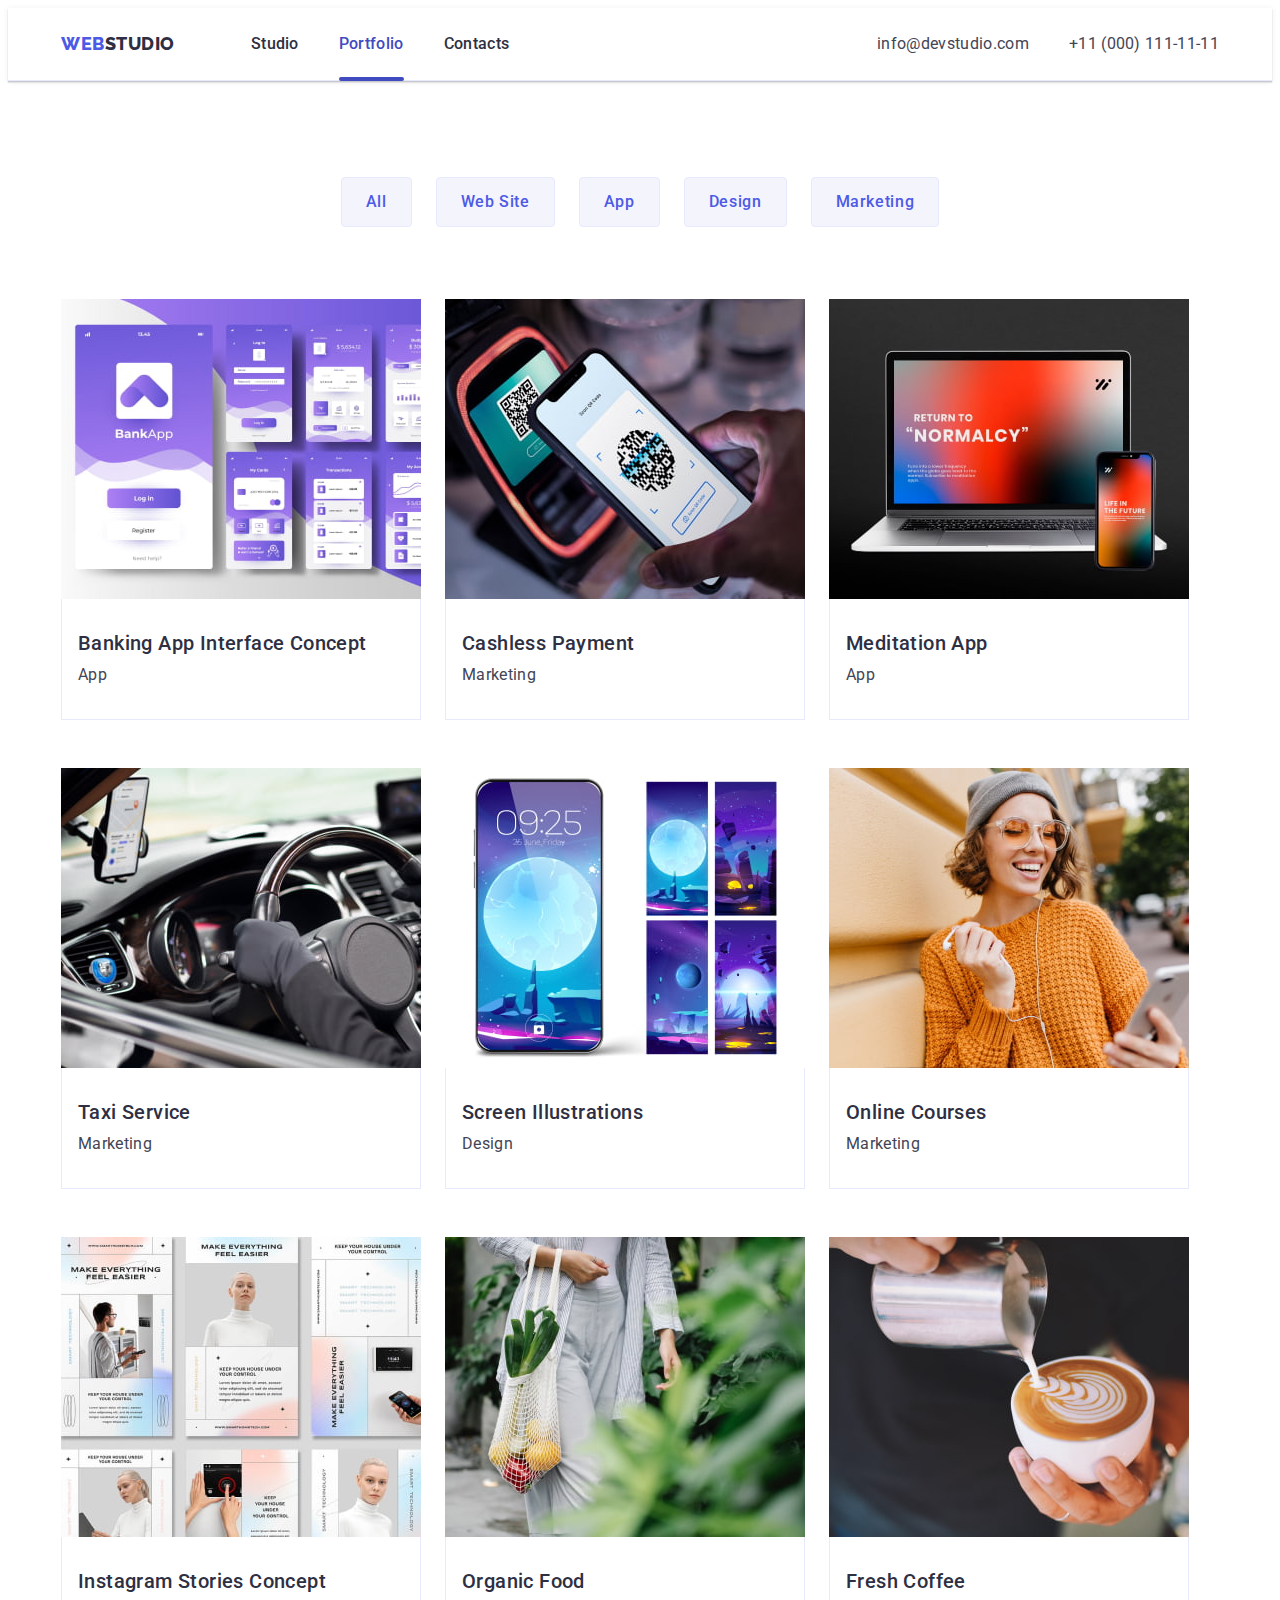
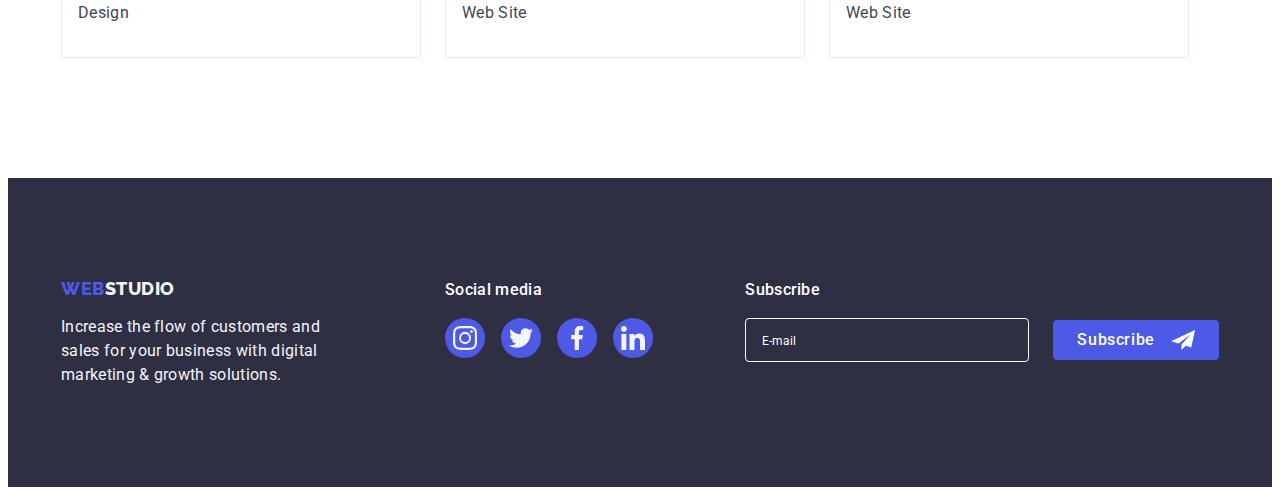
==== portfolio.html @ ede501e5 "Initial commit" ====
<!DOCTYPE html>
<html lang="en">
<head>
    <meta charset="UTF-8">
    <meta http-equiv="X-UA-Compatible" content="IE=edge">
    <meta name="viewport" content="width=device-width, initial-scale=1.0">
    <title>Document</title>
    <meta name="description" content="Effective Solutions for Your Business">
    <link rel="preconnect" href="https://fonts.googleapis.com">
    <link rel="preconnect" href="https://fonts.gstatic.com" crossorigin>
    <link href="https://fonts.googleapis.com/css2?family=Raleway:wght@800&family=Roboto:wght@400;500;700;900&display=swap" rel="stylesheet">
    <link rel="stylesheet" href="https://cdnjs.cloudflare.com/ajax/libs/modern-normalize/1.1.0/modern-normalize.min.css" integrity="sha512-wpPYUAdjBVSE4KJnH1VR1HeZfpl1ub8YT/NKx4PuQ5NmX2tKuGu6U/JRp5y+Y8XG2tV+wKQpNHVUX03MfMFn9Q==" crossorigin="anonymous" referrerpolicy="no-referrer" />
    <link rel="stylesheet" href="./css/styles.css">
</head>
<body>
    <!-- Header section -->
    <header class="header">
        <div class="header-container container">
            <nav class="header-nav">
                <a href="./index.html" class="logo link header-logo">Web<span class="logo-studio-part">Studio</span></a>
                <ul class="header-nav-list list">
                    <li class="header-nav-item">
                        <a class="header-nav-link link" href="./index.html">Studio</a>
                    </li>
                    <li class="header-nav-item">
                        <a class="header-nav-link link header-line" href="./portfolio.html">Portfolio</a>
                    </li>
                    <li class="header-nav-item">
                        <a class="header-nav-link link" href="">Contacts</a>
                    </li>
                </ul>
            </nav>
            <address class="header-contact">
                <ul class="header-contact-list list">
                    <li>
                        <a class="header-contact-item link" href="mailto:info@devstudio.com">info@devstudio.com</a>
                    </li>
                    <li>
                        <a class="header-contact-item link" href="tel:+110001111111">+11 (000) 111-11-11</a>
                    </li>
                </ul>
            </address>
        </div>
       
   </header>

    <!-- Main section -->
    <main class="main-portfolio">
        <section class="portfolio">
            <div class="container ">
                <h1 hidden class="portfolio-title visually-hidden">Portfolio</h1>
                <ul class="portfolio-btn-list list">
                    <li>
                        <button class="portfolio-btn" type="button">All</button>
                    </li>
                    <li>
                        <button class="portfolio-btn" type="button">Web Site</button>
                    </li>
                    <li>
                        <button class="portfolio-btn" type="button">App</button>
                    </li>
                    <li>
                        <button class="portfolio-btn" type="button">Design</button>
                    </li>
                    <li>
                        <button class="portfolio-btn" type="button">Marketing</button>
                    </li>
                </ul>
                <ul class="portfolio-list list">
                    <li class="portfolio-list-item">
                        <a href="" class="link portfolio-list-link">
                            <div class="portfolio-card-wrapper">
                                <img class="portfolio-img" src="./images/Portfolio/img-banking-app.jpg" alt="Design of Banking app" width="360" height="300">
                                <p class="project-hover-card">14 Stylish and User-Friendly App Design Concepts · Task Manager App · Calorie Tracker App · Exotic Fruit Ecommerce App · Cloud Storage App</p>
                            </div>
                            
                            <div class="portfolio-item-border">
                                <h2 class="portfolio-item-title list-item-title">
                                    Banking App Interface Concept
                                </h2>
                                <p class="portfolio-item-subtitle list-subtitle">
                                    App
                                </p>
                            </div>
                        </a>
                    </li>
                    <li class="portfolio-list-item">
                        <a href="" class="link portfolio-list-link">
                            <div class="portfolio-card-wrapper">
                                <img class="portfolio-img" src="./images/Portfolio/img-payment.jpg" alt="Design of Banking app" width="360" height="300">
                                <p class="project-hover-card">14 Stylish and User-Friendly App Design Concepts · Task Manager App · Calorie Tracker App · Exotic Fruit Ecommerce App · Cloud Storage App</p>
                            </div>
                            <div class="portfolio-item-border">
                                <h2 class="portfolio-item-title list-item-title">
                                    Cashless Payment
                                </h2>
                                <p class="portfolio-item-subtitle list-subtitle">
                                    Marketing
                                </p>
                            </div>
                        </a>
                    </li>
                    <li class="portfolio-list-item">
                        <a href="" class="link portfolio-list-link">
                            <div class="portfolio-card-wrapper">
                                <img class="portfolio-img" src="./images/Portfolio/img-medit-app.jpg" alt="Design of Banking app" width="360" height="300">
                                <p class="project-hover-card">14 Stylish and User-Friendly App Design Concepts · Task Manager App · Calorie Tracker App · Exotic Fruit Ecommerce App · Cloud Storage App</p>
                            </div>
                            <div class="portfolio-item-border">
                                <h2 class="portfolio-item-title list-item-title">
                                    Meditation App
                                </h2>
                                <p class="portfolio-item-subtitle list-subtitle">
                                    App
                                </p>
                            </div>
                        </a>
                    </li>
                    <li class="portfolio-list-item">
                        <a href="" class="link portfolio-list-link">
                            <div class="portfolio-card-wrapper">
                                <img class="portfolio-img" src="./images/Portfolio/img-taxi-service.jpg" alt="Design of Banking app" width="360" height="300">
                                <p class="project-hover-card">14 Stylish and User-Friendly App Design Concepts · Task Manager App · Calorie Tracker App · Exotic Fruit Ecommerce App · Cloud Storage App</p>
                            </div>
                            <div class="portfolio-item-border">
                                <h2 class="portfolio-item-title list-item-title">
                                    Taxi Service
                                </h2>
                                <p class="portfolio-item-subtitle list-subtitle"  >
                                    Marketing
                                </p>
                            </div>
                        </a>
                    </li>
                    <li class="portfolio-list-item">
                        <a href="" class="link portfolio-list-link">
                            <div class="portfolio-card-wrapper">
                                <img class="portfolio-img" src="./images/Portfolio/img-screen-illust.jpg" alt="Design of Banking app" width="360" height="300">
                                <p class="project-hover-card">14 Stylish and User-Friendly App Design Concepts · Task Manager App · Calorie Tracker App · Exotic Fruit Ecommerce App · Cloud Storage App</p>
                            </div>
                            <div class="portfolio-item-border">
                                <h2 class="portfolio-item-title list-item-title">
                                    Screen Illustrations
                                </h2>
                                <p class="portfolio-item-subtitle list-subtitle">
                                    Design
                                </p>
                            </div>
                        </a>
                    </li>
                    <li class="portfolio-list-item">
                        <a href="" class="link portfolio-list-link">
                            <div class="portfolio-card-wrapper">
                                <img class="portfolio-img" src="./images/Portfolio/img-online-courses.jpg" alt="Design of Banking app" width="360" height="300">
                                <p class="project-hover-card">14 Stylish and User-Friendly App Design Concepts · Task Manager App · Calorie Tracker App · Exotic Fruit Ecommerce App · Cloud Storage App</p>
                            </div>
                            <div class="portfolio-item-border">
                                <h2 class="portfolio-item-title list-item-title">
                                    Online Courses
                                </h2>
                                <p class="portfolio-item-subtitle list-subtitle">
                                    Marketing
                                </p>
                            </div>
                        </a>
                    </li>
                    <li class="portfolio-list-item">
                        <a href="" class="link portfolio-list-link">
                            <div class="portfolio-card-wrapper">
                                <img class="portfolio-img" src="./images/Portfolio/img-inst-stories.jpg" alt="Design of Banking app" width="360" height="300">
                                <p class="project-hover-card">14 Stylish and User-Friendly App Design Concepts · Task Manager App · Calorie Tracker App · Exotic Fruit Ecommerce App · Cloud Storage App</p>
                            </div>
                            <div class="portfolio-item-border">
                                <h2 class="portfolio-item-title list-item-title">
                                    Instagram Stories Concept
                                </h2>
                                <p class="portfolio-item-subtitle list-subtitle">
                                    Design
                                </p>
                            </div>
                        </a>
                    </li>
                    <li class="portfolio-list-item">
                        <a href="" class="link portfolio-list-link">
                            <div class="portfolio-card-wrapper">
                                <img class="portfolio-img" src="./images/Portfolio/img-organic-food.jpg" alt="Design of Banking app" width="360" height="300">
                                <p class="project-hover-card">14 Stylish and User-Friendly App Design Concepts · Task Manager App · Calorie Tracker App · Exotic Fruit Ecommerce App · Cloud Storage App</p>
                            </div>
                            <div class="portfolio-item-border">
                                <h2 class="portfolio-item-title list-item-title">
                                    Organic Food
                                </h2>
                                <p class="portfolio-item-subtitle list-subtitle">
                                    Web Site
                                </p>
                            </div>
                        </a>
                    </li>
                    <li class="portfolio-list-item">
                        <a href="" class="link portfolio-list-link">
                            <div class="portfolio-card-wrapper">
                                <img class="portfolio-img" src="./images/Portfolio/img-coffee.jpg" alt="Design of Banking app" width="360" height="300">
                                <p class="project-hover-card">14 Stylish and User-Friendly App Design Concepts · Task Manager App · Calorie Tracker App · Exotic Fruit Ecommerce App · Cloud Storage App</p>
                            </div>
                            <div class="portfolio-item-border">
                                <h2 class="portfolio-item-title list-item-title">
                                    Fresh Coffee
                                </h2>
                                <p class="portfolio-item-subtitle list-subtitle">
                                    Web Site
                                </p>
                            </div>
                        </a>
                    </li>
                </ul>
            </div>
        </section>
    </main>

    <!-- Footer section -->
    <footer class="footer">
        <div class="container footer-container ">
            <div class="footer-logo-container">
              <a class="footer-logo link" href="./index.html">Web<span class="logo-studio-footer">Studio</span></a>
              <p class="footer-text">
                Increase the flow of customers and sales for your business with digital marketing & growth solutions.
              </p>
            </div>
            <div class="container footer-media-container">
            <p class="footer-social">Social media</p>
            <ul class="list icon-footer-list">
              <li class="icon-footer-item">
                <a href="" class="link footer-media-link" target="_blank" rel="noreferrer noopener" aria-label="instagram icon">
                  <svg class="icon-footer-media" width="24" height="24">
                    <use href="./images/icons.svg#instagram">
                    </use>
                  </svg>
                </a>
              </li>
              <li class="icon-footer-item">
                <a href="" class="link footer-media-link" target="_blank" rel="noreferrer noopener" aria-label="twitter icon">
                  <svg class="icon-footer-media" width="24" height="24">
                    <use href="./images/icons.svg#twitter">
                    </use>
                  </svg>
                </a>
              </li>
              <li class="icon-footer-item">
                <a href="" class="link footer-media-link" target="_blank" rel="noreferrer noopener" aria-label="facebook icon">
                  <svg class="icon-footer-media" width="24" height="24">
                    <use href="./images/icons.svg#facebook">
                    </use>
                  </svg>
                </a>
              </li>
              <li class="icon-footer-item">
                <a href="" class="link footer-media-link" target="_blank" rel="noreferrer noopener" aria-label="linkedin icon">
                  <svg class="icon-footer-media" width="24" height="24">
                    <use href="./images/icons.svg#linkedin">
                    </use>
                  </svg>
                </a>
              </li>
            </ul>
            </div>
            <div class=" conrainer footer-form-container">
              <p class="footer-subscribe">Subscribe</p>
              <form  class="footer-subscribe-form" name="subscribe-form" autocomplete="on">
                <label for="user-email" class="visually-hidden">E-mail</label>
                <input type="email" name="email" id="user-email" class="footer-input" placeholder="E-mail" required minlength="5">
  
                <button type="submit" class=" footer-subscribe-btn">
                  Subscribe
                  <svg class="icon-footer-send" width="24" height="24">
                    <use href="./images/icons.svg#send">
                    </use>
                  </svg>
                </button>
              </form>
            </div>
        </div>
        
      </footer>
  
</body>
</html>
---- css/styles.css ----
:root {
  /* Fonts */
  --primary-font: Roboto, sans-serif;

/* Colors */
	--color-iris: #4d5ae5;
	--color-ocean: #404bbf;
	--color-navy-blue: #2e2f42;
	--color-green: #31d0aa;
	--color-slate: #434455;
	--color-light-slate: #8e8f99;
	--color-cornflower: #e7e9fc;
	--color-cloud: #f4f4fd;
	--color-navy-blue-modal: #2e2f42;
	--color-grey: #2e2f42;
	--color-white: #ffffff;
	--color-dairy: #fcfcfc;
/* Others */
 --animation-duration: 250ms;
 --animation-timing-function: cubic-bezier(0.4, 0, 0.2, 1);

}
/* Base styles */
body {
  font-family:var(--primary-font);
  color: var(--color-slate);
  background-color: var(--color-white);
}

h1,h2,h3,h4,h5,h6,p {
  margin: 0;

}
img {
  display: block;
}
button {
  cursor: pointer;
}
.container {
  width: 1158px;
  margin: 0 auto;
  padding: 0 15px;
}
.section {
  padding-top: 120px;
  padding-bottom: 120px;
}
.link {
  text-decoration: none;
  color: inherit;  
}
.list {
  list-style: none;
  padding: 0;
  margin: 0;
}
.title {
  font-size: 36px;
	
	font-weight: 700;
	font-style: normal;
	line-height: 1.11;
	letter-spacing: 0.02em;
	text-decoration: none;
	text-transform: capitalize;
  margin-bottom: 72px;
}
.list-item-title {
  font-size: 20px;
	font-weight: 500;
	font-style: normal;
	line-height: 1.2;
	letter-spacing: 0.02em;
	text-decoration: none;
	text-transform: none;
  text-align: center;
}

.list-subtitle {
  font-size: 16px;
	line-height: 1.5;
	letter-spacing: 0.02em;
	text-decoration: none;
	text-transform: none;
  color: var(--color-slate);
}
.visually-hidden {
  position: absolute;
  width: 1px;
  height: 1px;
  margin: -1px;
  border: 0;
  padding: 0;
  
  white-space: nowrap;
  clip-path: inset(100%);
  clip: rect(0 0 0 0);
  overflow: hidden;
}


/* Header section*/
.header {
  background: var(--color-white);
  border-bottom: 1px solid var(--color-cornflower);
  box-shadow: 0px 2px 1px rgba(46, 47, 66, 0.08), 0px 1px 1px rgba(46, 47, 66, 0.16), 0px 1px 6px rgba(46, 47, 66, 0.08);
}
.header-container {
  display: flex;
}
.header-nav {
  display: flex;
  flex-direction: row;
  margin-right: auto;
  align-items: center;
}
.logo {
  font-family: 'Raleway', sans-serif;
  font-style: normal;
  font-weight: 800;
  font-size: 18px;
  line-height: 1.17;
  display: flex;
  align-items: center;
  letter-spacing: 0.03em;
  text-transform: uppercase;
  color: var(--color-iris);
}

.header-logo {
  margin-right: 76px;
}
.logo-studio-part {
  color: var(--color-navy-blue);

}
.header-nav-list {
  display: flex;
  align-items: center;
  gap: 40px;
}
.header-nav-item {
  position: relative;
  font-size: 16px;
	font-weight: 500;
	font-style: normal;
	line-height: 1.5;
	letter-spacing: 0.02em;
	text-decoration: none;
	text-transform: none;
  color: var(--color-navy-blue); 
}
.header-nav-link {
  position: relative;
  display: block;
  padding: 24px 0;
  
  transition-property: color;
  transition-duration: var(--animation-duration);
  transition-timing-function: var(--animation-timing-function);
}

.header-nav-link:hover,
.header-nav-link:focus
 {
  color:var(--color-ocean);
}
.header-nav-link::after{
  content: '';
  position: absolute;
  left: 0;
  bottom: 0;
  display: block;

  width: 100%;
  height: 4px;
  background-color: var(--color-ocean);
  border-radius: 2px;
  
  opacity: 0;
  transition-property: opacity;
  transition-duration: var(--animation-duration);
  transition-timing-function: var(--animation-timing-function);
}

.header-nav-link:hover::after,
.header-nav-link:focus::after {
  opacity: 1;
}
.header-line {
  color: var(--color-ocean);
}
.header-line::after{
  content: '';
  position: absolute;
  left: 0;
  bottom: -1px;
  display: block;
    
  width: 100%;
  height: 4px;
  color: var(--color-ocean);
  border-radius: 2px;
  opacity: 1;
}

.header-contact {
  font-style: normal;
  display: flex;
  flex-direction: row;
  align-items: center;
}
.header-contact-list {
  font-size: 16px;
	font-weight: 400;
	line-height: 1.5;
	letter-spacing: 0.02em;
	text-decoration: none;
	text-transform: none;
  display: flex;
  align-items: center;
  gap: 40px;
}
.header-contact-item {
  color:var(--color-slate); 
  transition-property: color;
  transition-duration: var(--animation-duration);
  transition-timing-function: var(--animation-timing-function);
}
.header-contact-item:hover,
.header-contact-item:focus {
  color:var(--color-ocean);
}

/* Main Section*/
.main {
}
.hero {
  max-width: 1440px;
  background-image: linear-gradient(rgba(46, 47, 66, 0.7),rgba(46, 47, 66, 0.7)), url(../images/hero-people-office.jpg);
  background-repeat: no-repeat;
  background-position: center;
  background-size: cover;

  background-color: var(--color-navy-blue);
  padding: 188px 0;
  margin-left: auto;
  margin-right: auto;
}
.hero::before {
  content: "";
  position: absolute;
  left: 0px;
  top: 72px;

background: rgba(46, 47, 66, 0.7);
}
.hero-container {
  display: flex;
  flex-direction: column;
  align-items: center;
}
.hero-title {
  font-size: 56px;
	font-weight: 700;
	font-style: normal;
	line-height: 1.07;
	letter-spacing: 0.02em;
	text-decoration: none;
	text-transform: none;
  color: var(--color-white);
  text-align: center;
  max-width: 496px;
  
  margin-bottom: 48px;
}
.hero-btn {
  font-size: 16px;
	font-family: "Roboto", sans-serif;
	font-weight: 500;
	font-style: normal;
	line-height: 1.5;
	letter-spacing: 0.04em;
	text-decoration: none;
	text-transform: none;

  color: var(--color-white);
  background-color: var(--color-iris);

  box-shadow: 0px 4px 4px rgba(0, 0, 0, 0.15);
  border-radius: 4px;

  min-width: 169px;
  height: 56px;
  border: none;
  padding: 16px 32px;

  transition-property: background-color;
  transition-duration: var(--animation-duration);
  transition-timing-function: var(--animation-timing-function);
}
.hero-btn:hover,
.hero-btn:focus {
  background-color:var(--color-ocean);
}

/* Features section */
.features {
}
.features-container{

}
.features-title {
}
.features-list {
  display: flex;
  flex-direction: row;
  gap: 24px;
}
.features-list-item {
  width: 264px;
}
.features-icon-wrapper {
  display: flex;
  justify-content: center;
  align-items: center;
  height: 112px;
  background: var(--color-cloud);
  border-radius: 4px;
  margin-bottom: 8px;
}
.features-icon {
  width: 64px;
  height: 64px;
}
.features-item-title {
  color: var(--color-navy-blue);
  margin-bottom: 8px;
  text-align: left;
}
.features-item-subtitle {

}

/* About section */
.about {
  padding-bottom: 120px;
}
.about-container {

}
.about-title {
  text-align: center;
  color: var(--color-navy-blue);
}
.about-list {
  display: flex;
  gap: 24px;

}
.about-list-item {
  
}
.about-img {
}

/* Team section */
.team {
  background-color: var(--color-cloud);
}
.team-container {

}
.team-title {
  color: var(--color-navy-blue);
  text-align: center;
}
.team-list {
  display: flex;
  justify-content: center;
  gap: 24px;
}

.team-list-item {
  background-color: var(--color-white);
  box-shadow: 0px 1px 6px rgba(46, 47, 66, 0.08), 0px 1px 1px rgba(46, 47, 66, 0.16), 0px 2px 1px rgba(46, 47, 66, 0.08);
  border-radius: 0px 0px 4px 4px; 
}
.team-item-img {
}
.team-item-title {
  color: var(--color-navy-blue);
  margin-bottom: 8px;
  text-align: center;
}
.team-item-subtitle {
  text-align: center;
  margin-bottom: 8px;
}
.icon-team-list {
  display: flex;
  justify-content: center;
  gap: 24px;
}
.icon-team-item {
  width: 40px;
  height: 40px;
  display: flex;
  justify-content: center;
  align-items: center;
}
.media-team-link {
 display: flex;
 align-items: center;
 justify-content: center;
 width: 100%;
 height: 100%;
 border-radius: 50%;
 background-color: var(--color-iris);

  transition-property: background-color;
  transition-duration: var(--animation-duration);
  transition-timing-function: var(--animation-timing-function);
}
.media-team-link:hover,
.media-team-link:focus {
  background-color: var(--color-ocean);
}
.icon-team-media {
  width: 16px;
  height: 16px;
  fill: var(--color-cloud);
}
.team-worker-info {
  box-shadow: 0px 1px 6px rgba(46, 47, 66, 0.08), 0px 1px 1px rgba(46, 47, 66, 0.16), 0px 2px 1px rgba(46, 47, 66, 0.08);
  padding: 32px 0;
}
/* Clients section */
.clients {

}
.clients-container{

}
.clients-title {
  color: var(--color-navy-blue);
  text-align: center;
  line-height: 1.1;
}
.clients-list {
  display: flex;
  flex-wrap: nowrap;
  gap: 24px;
}
.clients-list-item {
  width: calc((100% - 120px) / 6);
  height: 88px;
}
.clients-logos-item {
  display: flex;
  justify-content: center;
  align-items: center;
  width: 100%;
  height: 100%;
  border: 1px solid #8E8F99;
  border-radius: 4px;
  color: var(--color-light-slate);
  padding: 16px 32px;

  transition-property: border-color, color;
  transition-duration: var(--animation-duration);
  transition-timing-function: var(--animation-timing-function);
}
.clients-logos-item:hover,
.clients-logos-item:focus {
  border-color: var(--color-ocean);
  color: var(--color-ocean);
}
.icon-clients {
  max-width: 104px;
  max-height: 56px;
  fill: currentColor;
}


/* Footer */
.footer {
  background-color: var(--color-navy-blue);
  padding-top: 100px;
  padding-bottom: 100px;
}
.footer-container {
  display: flex;
  align-items:baseline
}
.footer-logo-container {
  display:inline-block;
  margin-right: 120px;

}
.footer-logo {
  font-family: 'Raleway', sans-serif;
  font-style: normal;
  font-weight: 800;
  font-size: 18px;
  line-height: 1.17;
  display: flex;
  align-items: center;
  letter-spacing: 0.03em;
  text-transform: uppercase;
  color:var(--color-iris);
  margin-bottom: 16px;
  
  display: inline-block;
}
.logo-studio-footer {
  color: var(--color-cloud);
}

.footer-text {
  font-size: 16px;
	line-height: 1.5;
	letter-spacing: 0.02em;
	text-decoration: none;
	text-transform: none;
  color: var(--color-cloud);
  width: 264px;
}

/* Media */
.footer-media-container {
  width: 208px;
  margin-left: 0;
  padding: 0;
}
.footer-social {
  font-family: 'Roboto';
  font-style: normal;
  font-weight: 500;
  font-size: 16px;
  line-height: 24px;
  color: var(--color-white);
  margin-bottom: 16px;
  letter-spacing: 0.02em;
}
.icon-footer-list {
  display: flex;
  gap: 16px;
}
.footer-media-link {
  display: flex;
  justify-content: center;
  align-items: center;
  width: 100%;
  height: 100%;
  border-radius: 50%;
  background-color: var(--color-iris);

  transition-property: background-color;
  transition-duration: var(--animation-duration);
  transition-timing-function: var(--animation-timing-function);
}
.footer-media-link:hover,
.footer-media-link:focus {
 background-color: var(--color-green);
}
.icon-footer-item {
  width: 40px;
  height: 40px;
  display: flex;
  justify-content: center;
  align-items: center;
}

.icon-footer-media {
  width: 24px;
  height: 24px;
  fill: var(--color-cloud);
}

/* Form */
.footer-form-container {
  display: block;
  min-width: 453px;
}
.footer-subscribe {
  font-family: 'Roboto';
  font-style: normal;
  font-weight: 500;
  font-size: 16px;
  line-height: 24px;
  color: var(--color-white);
  margin-bottom: 16px;
  letter-spacing: 0.02em;
}
.footer-subscribe-form {
  display: flex;
  align-items: center;
  gap: 24px;
}
.footer-input {
  width: 264px;
  height: 40px;

  background: transparent;
  border: 1px solid #FFFFFF;
  border-radius: 4px;
  padding-left: 16px;

  color: var(--color-white);
}
.footer-input::placeholder{
  font-family: 'Roboto';
  font-style: normal;
  font-weight: 400;
  font-size: 12px;
  line-height: 24px;
  
  color: var(--color-white);
}
.footer-subscribe-btn {
  position: relative;
  font-size: 16px;
	font-family: "Roboto", sans-serif;
	font-weight: 500;
	font-style: normal;
	line-height: 1.5;
	letter-spacing: 0.04em;
	text-decoration: none;
	text-transform: none;

  color: var(--color-white);
  background-color: var(--color-iris);

  border-radius: 4px;

  min-width: 165px;
  height: 40px;
  border: none;
  padding: 8px 64px 8px 24px;

  transition-property: background-color;
  transition-duration: var(--animation-duration);
  transition-timing-function: var(--animation-timing-function);
}
.footer-subscribe-btn:hover,
.footer-subscribe-btn:focus {
  background-color:var(--color-ocean);
}
.icon-footer-send {
  position: absolute;
  right: 24px;
  top: 8px;
}


/* Modal styles */
.backdrop {
  position: fixed;
  top: 0;
  left: 0;
  width: 100%;
  height: 100%;
  background: rgba(46, 47, 66, 0.4);
  transition: opacity 250ms cubic-bezier(0.4, 0, 0.2, 1), visibility 250ms cubic-bezier(0.4, 0, 0.2, 1);
}
.backdrop.is-hidden {
  visibility: hidden;
  opacity: 0;
  pointer-events: none;
}
 
.modal {
  position: absolute;
  top: 50%;
  left: 50%;
  transform: translate(-50%, -50%);

  width: 408px;
  min-height: 584px;
  background-color: var(--color-dairy);
  box-shadow: 0px 1px 1px rgba(0, 0, 0, 0.14), 0px 1px 3px rgba(0, 0, 0, 0.12), 0px 2px 1px rgba(0, 0, 0, 0.2);
  border-radius: 4px;
  transition: transform 250ms cubic-bezier(0.4, 0, 0.2, 1);
  padding: 72px 24px 24px; 
}

.modal-close-btn {
  position: absolute;
  top: 24px;
  right: 24px;

  display: flex;
  justify-content: center;
  align-items: center;

  transition: background-color 250ms cubic-bezier(0.4, 0, 0.2, 1), border 250ms cubic-bezier(0.4, 0, 0.2, 1);

  width: 24px;
  height: 24px;
  border-radius: 50%;
  padding: 0;
  
  background-color: var(--color-cornflower);
  border: 1px solid rgba(0, 0, 0, 0.1);
}
.modal-close-btn:hover,
.modal-close-btn:focus {
  background-color: var(--color-ocean);
  border: none;
}
.modal-close-icon {
  fill: var(--color-navy-blue);
  transition-property: fill;
  transition-duration: var(--animation-duration);
  transition-timing-function: var(--animation-timing-function);
}
.modal-close-btn:hover .modal-close-icon,
.modal-close-btn:focus .modal-close-icon {
  fill: var(--color-white);
}
.modal-title {
  display: block;
  text-align: center;

  font-family: 'Roboto';
  font-style: normal;
  font-weight: 500;
  font-size: 16px;
  line-height: 24px;
  letter-spacing: 0.02em;
  color: var(--color-navy-blue);

  margin-bottom: 16px;
}
.modal-form{
  display: block;
}

.modal-form-label {
  display: block;
  font-family: 'Roboto';
  font-style: normal;
  font-weight: 400;
  font-size: 12px;
  line-height: 14px;
  letter-spacing: 0.04em;
  color: var(--color-light-slate);
}
.modal-input-wrapper {
  position: relative;
  width: 360px;
  height: 40px;
  margin-bottom: 8px;
}
.modal-form-field {
  width: 100%;
  height: 100%;

  outline: transparent;
  
  border: 1px solid rgba(46, 47, 66, 0.4);
  border-radius: 4px;
  padding: 0;
  padding-left: 38px;
  color: var(--color-navy-blue);

  transition-property: border;
  transition-duration: var(--animation-duration);
  transition-timing-function: var(--animation-timing-function);
}
.modal-form-field:focus{
  border: 1px solid var(--color-iris);
}
.modal-name-icon {
  position: absolute;
  top: 11px;
  left: 16px;
  fill: var(--color-navy-blue);
  transition-property: fill;
  transition-duration: var(--animation-duration);
  transition-timing-function: var(--animation-timing-function);
  pointer-events: none;
}
.modal-form-field:focus + .modal-name-icon
{
  fill:var(--color-iris);
}
.modal-input-icon {
  position: absolute;
  top: 8px;
  left: 16px;
  fill:var(--color-navy-blue);
  transition-property: fill;
  transition-duration: var(--animation-duration);
  transition-timing-function: var(--animation-timing-function);
  pointer-events: none;
}
.modal-form-field:focus + .modal-input-icon
{
  fill:var(--color-iris);
}
.modal-comment-wrapper {
  height:130px;
  margin-bottom:16px;
}
.modal-comment{
  font-family: 'Roboto';
  font-style: normal;
  font-weight: 400;
  font-size: 12px;
  line-height: 14px;

  letter-spacing: 0.04em;
  width: 100%;
  height: 100%;
  resize: none;
  outline: transparent;
  
  border: 1px solid rgba(46, 47, 66, 0.4);
  border-radius: 4px;
  
  padding: 0;
  padding-left: 16px;
  padding-top:8px;

  transition-property: border;
  transition-duration: var(--animation-duration);
  transition-timing-function: var(--animation-timing-function);
}

.modal-comment:focus {
  border: 1px solid var(--color-iris);
}
.modal-comment::placeholder{
  font-family: 'Roboto';
  font-style: normal;
  font-weight: 400;
  font-size: 12px;
  line-height: 14px;

  letter-spacing: 0.04em;
  color: var(--color-light-slate);
  opacity: 0.5;
}
.modal-checkbox-label{
  display: flex;
  align-items: center;
  margin-bottom: 24px;
}

.modal-checkbox {
  position: absolute;
  width: 1px;
  height: 1px;
  margin: -1px;
  border: 0;
  padding: 0;
  
  white-space: nowrap;
  clip-path: inset(100%);
  clip: rect(0 0 0 0);
  overflow: hidden;
  
}
.modal-checkbox:checked + .modal-checkbox-icon {
  background: var(--color-ocean);
  
  border: 1px solid var(--color-ocean);
  border-radius: 2px;
  background-image: url(../images/Modal/check.svg);
  background-position: center;
  background-repeat: no-repeat;
}
.modal-checkbox-icon{
  display: inline-block;
  width: 16px;
  height: 16px;
  border: 1px solid rgba(46, 47, 66, 0.4);
  border-radius: 2px;
  margin-right: 8px;
  background-color: transparent;
  
  transition-property: border, background-color;
  transition-duration: var(--animation-duration);
  transition-timing-function: var(--animation-timing-function);
}
.modal-privacy-link {
  padding-left: 4px;
  color: var(--color-iris);
}

.modal-send-btn {
  font-size: 16px;
	font-family: "Roboto", sans-serif;
	font-weight: 500;
	font-style: normal;
	line-height: 1.5;
	letter-spacing: 0.04em;
	text-decoration: none;
	text-transform: none;
  transform: translateX(50%);

  color: var(--color-white);
  background-color: var(--color-iris);

  box-shadow: 0px 4px 4px rgba(0, 0, 0, 0.15);
  border-radius: 4px;

  min-width: 169px;
  height: 56px;
  border: none;
  padding: 16px 32px;

  transition-property: background-color;
  transition-duration: var(--animation-duration);
  transition-timing-function: var(--animation-timing-function);
}
.modal-send-btn:hover,
.modal-send-btn:focus {
  background-color:var(--color-ocean);
}


/* Portfolio styles */
.main-portfolio {
}
.portfolio {
  padding: 96px 0 120px
}
.portfolio-title {
}
.portfolio-btn-list {
  display: flex;
  gap: 24px;
  justify-content: center;
  margin-bottom: 72px;
}

.portfolio-btn {
  font-size: 16px;
  font-family: "Roboto", sans-serif;
	font-weight: 500;
	font-style: normal;
	line-height: 1.5;
	letter-spacing: 0.04em;
	text-decoration: none;
	text-transform: none;
  color: var(--color-iris);
  background-color: var(--color-cloud);
  border: 1px solid #E7E9FC;
  border-radius: 4px;

  padding: 12px 24px;

  transition-property: color, border-color, background-color, box-shadow;
  transition-duration: var(--animation-duration);
  transition-timing-function: var(--animation-timing-function);
}
.portfolio-btn:hover,
.portfolio-btn:focus {
  color: var(--color-white);
  background-color: var(--color-ocean);
  border-color: transparent;
  box-shadow: 0px 3px 1px rgba(0, 0, 0, 0.1), 0px 2px 1px rgba(0, 0, 0, 0.08), 0px 2px 2px rgba(0, 0, 0, 0.12);
}
.portfolio-list {
  display: flex;
  flex-wrap: wrap;
  gap: 48px 24px;
  flex-basis: calc((100% - 48px)/3);
}
.portfolio-list-item {
  background: var(--color-white);
  max-width: 360px;
}

.portfolio-list-link {
  
 transition-property: box-shadow;
 transition-duration: var(--animation-duration);
 transition-timing-function: var(--animation-timing-function);
}
.portfolio-list-link:hover,
.portfolio-list-link:focus {
  box-shadow: 0px 1px 6px rgba(46, 47, 66, 0.08), 0px 1px 1px rgba(46, 47, 66, 0.16), 0px 2px 1px rgba(46, 47, 66, 0.08);
  transform: translateY(0);
}
.portfolio-list-link:hover .project-hover-card,
.portfolio-list-link:focus .project-hover-card {
  transform: translateY(0);
}
.portfolio-card-wrapper {
  position: relative;
  display: block;
  overflow: hidden; 
}
.portfolio-img {
}

.project-hover-card {
  position: absolute;

  display: flex;
  align-items: center;
  justify-content: center;

  background: var(--color-iris);
  top: 0;
  
  width: 100%;
  height: 100%;
  transform: translateY(100%);

  transition: transform 250ms cubic-bezier(0.4, 0, 0.2, 1);

  font-size: 16px;
  line-height: 1.5;
  letter-spacing: 0.02em;
  color: var(--color-cloud);
  padding: 40px 32px
}

.portfolio-item-title {
  color: var(--color-navy-blue);
  margin-bottom: 8px;
  text-align: left;
}
.portfolio-item-subtitle {
  color: var(--color-slate);
}
.portfolio-item-border {
  border: 1px solid var(--color-cornflower);
  border-top: none;
  padding: 32px 16px
}
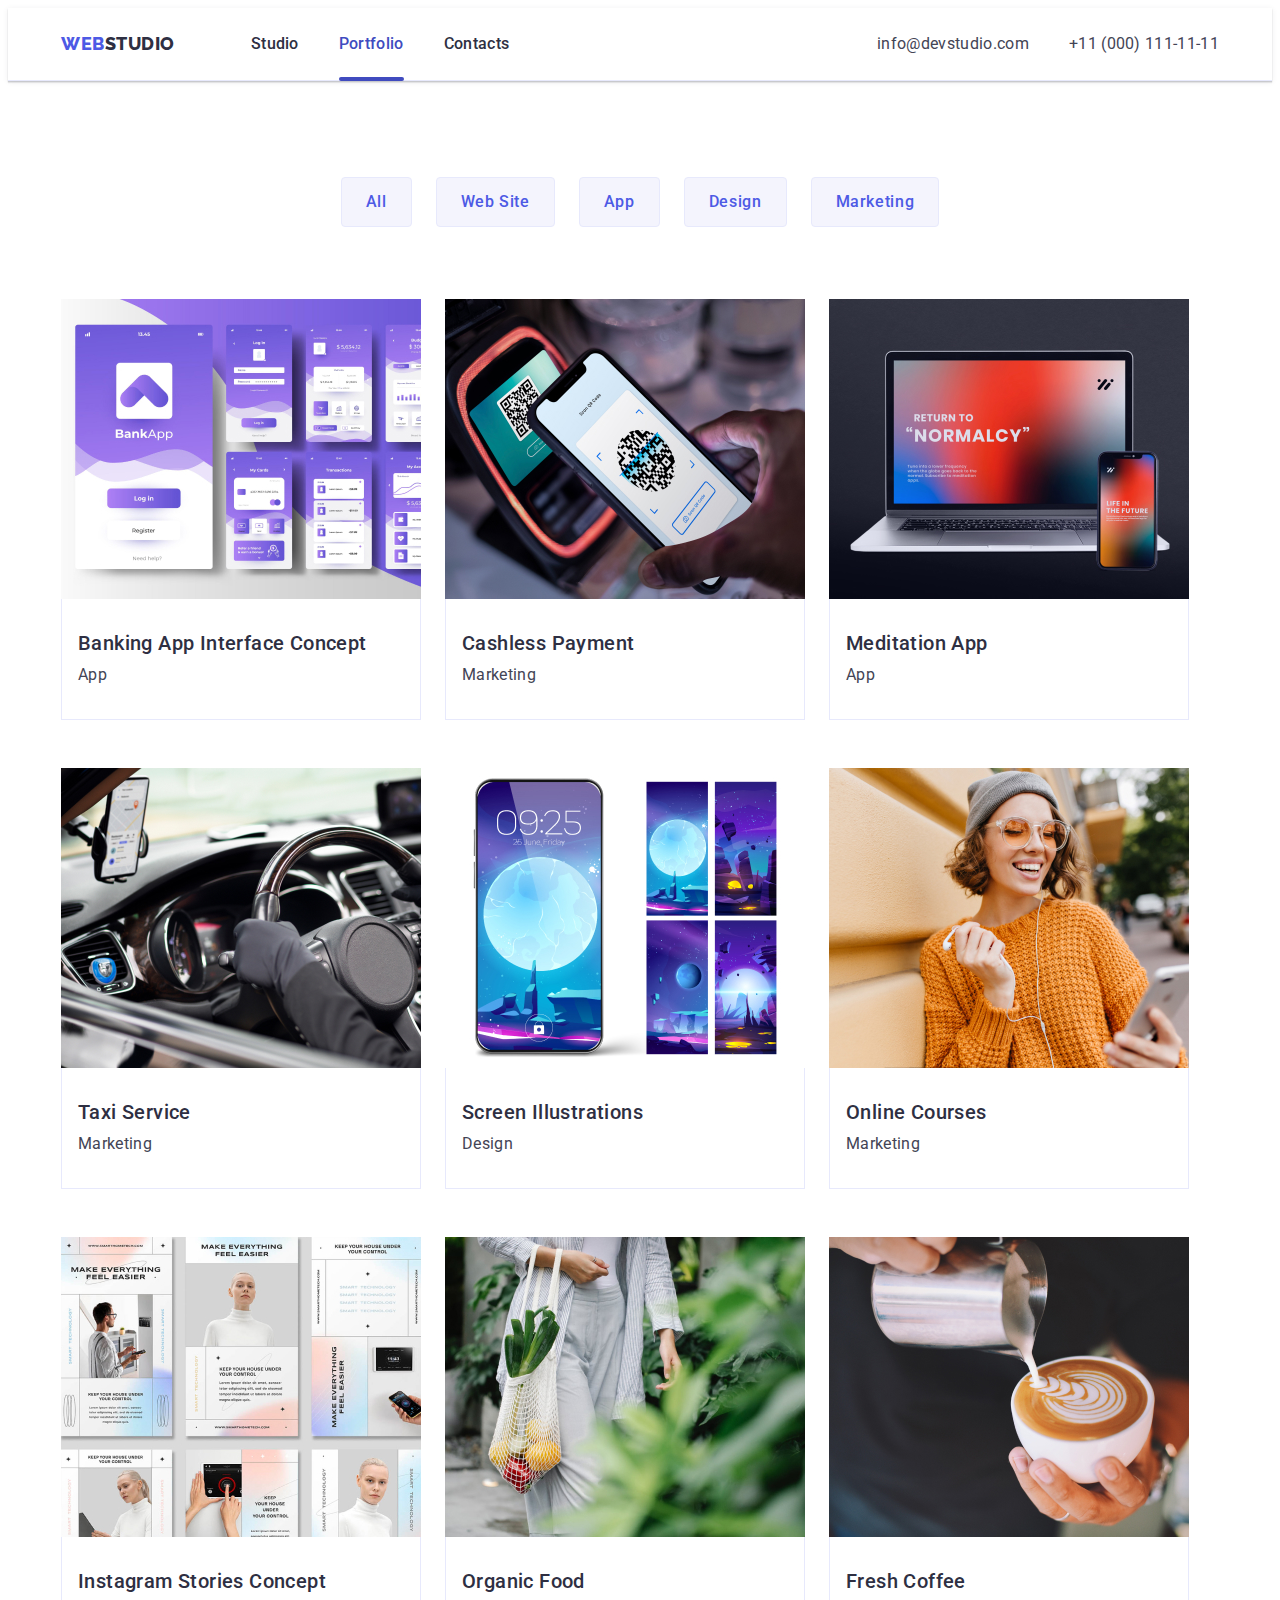
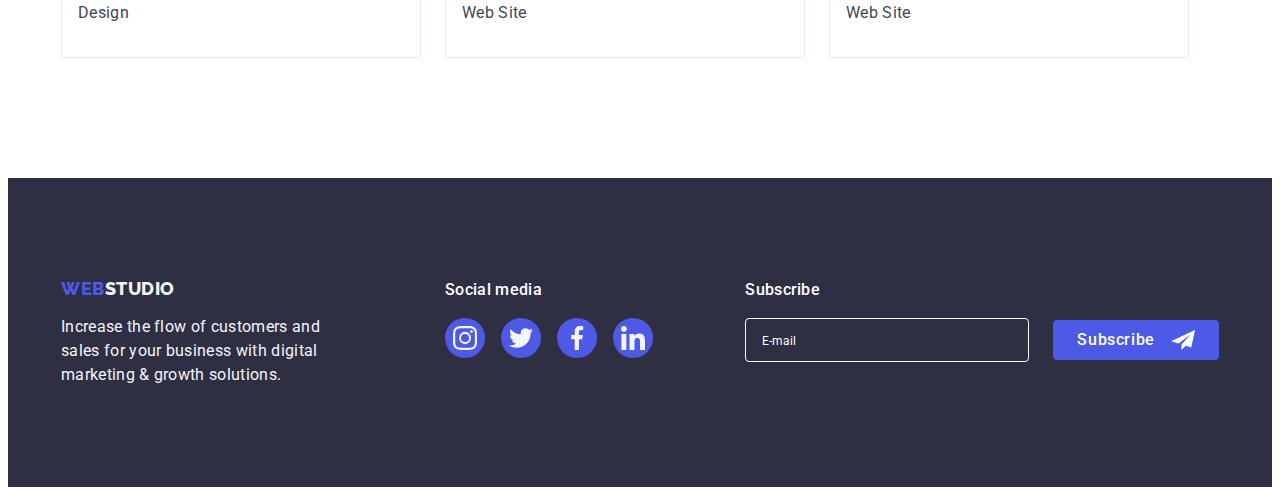
==== commit d7a02dc6: "img @2x" ====
--- a/portfolio.html
+++ b/portfolio.html
@@ -70,7 +70,7 @@
                     <li class="portfolio-list-item">
                         <a href="" class="link portfolio-list-link">
                             <div class="portfolio-card-wrapper">
-                                <img class="portfolio-img" src="./images/Portfolio/img-banking-app.jpg" alt="Design of Banking app" width="360" height="300">
+                                <img class="portfolio-img" src="./images/Portfolio/img-banking-app_desk@1x.jpg" alt="Design of Banking app" width="360" height="300">
                                 <p class="project-hover-card">14 Stylish and User-Friendly App Design Concepts · Task Manager App · Calorie Tracker App · Exotic Fruit Ecommerce App · Cloud Storage App</p>
                             </div>
                             
@@ -87,7 +87,7 @@
                     <li class="portfolio-list-item">
                         <a href="" class="link portfolio-list-link">
                             <div class="portfolio-card-wrapper">
-                                <img class="portfolio-img" src="./images/Portfolio/img-payment.jpg" alt="Design of Banking app" width="360" height="300">
+                                <img class="portfolio-img" src="./images/Portfolio/img-payment_desk@1x.jpg" alt="Design of Banking app" width="360" height="300">
                                 <p class="project-hover-card">14 Stylish and User-Friendly App Design Concepts · Task Manager App · Calorie Tracker App · Exotic Fruit Ecommerce App · Cloud Storage App</p>
                             </div>
                             <div class="portfolio-item-border">
@@ -103,7 +103,7 @@
                     <li class="portfolio-list-item">
                         <a href="" class="link portfolio-list-link">
                             <div class="portfolio-card-wrapper">
-                                <img class="portfolio-img" src="./images/Portfolio/img-medit-app.jpg" alt="Design of Banking app" width="360" height="300">
+                                <img class="portfolio-img" src="./images/Portfolio/img-medit-app_desk@1x.jpg" alt="Design of Banking app" width="360" height="300">
                                 <p class="project-hover-card">14 Stylish and User-Friendly App Design Concepts · Task Manager App · Calorie Tracker App · Exotic Fruit Ecommerce App · Cloud Storage App</p>
                             </div>
                             <div class="portfolio-item-border">
@@ -119,7 +119,7 @@
                     <li class="portfolio-list-item">
                         <a href="" class="link portfolio-list-link">
                             <div class="portfolio-card-wrapper">
-                                <img class="portfolio-img" src="./images/Portfolio/img-taxi-service.jpg" alt="Design of Banking app" width="360" height="300">
+                                <img class="portfolio-img" src="./images/Portfolio/img-taxi_desk@1x.jpg" alt="Design of Banking app" width="360" height="300">
                                 <p class="project-hover-card">14 Stylish and User-Friendly App Design Concepts · Task Manager App · Calorie Tracker App · Exotic Fruit Ecommerce App · Cloud Storage App</p>
                             </div>
                             <div class="portfolio-item-border">
@@ -135,7 +135,7 @@
                     <li class="portfolio-list-item">
                         <a href="" class="link portfolio-list-link">
                             <div class="portfolio-card-wrapper">
-                                <img class="portfolio-img" src="./images/Portfolio/img-screen-illust.jpg" alt="Design of Banking app" width="360" height="300">
+                                <img class="portfolio-img" src="./images/Portfolio/img-screen-illust_desk@1x.jpg" alt="Design of Banking app" width="360" height="300">
                                 <p class="project-hover-card">14 Stylish and User-Friendly App Design Concepts · Task Manager App · Calorie Tracker App · Exotic Fruit Ecommerce App · Cloud Storage App</p>
                             </div>
                             <div class="portfolio-item-border">
@@ -151,7 +151,7 @@
                     <li class="portfolio-list-item">
                         <a href="" class="link portfolio-list-link">
                             <div class="portfolio-card-wrapper">
-                                <img class="portfolio-img" src="./images/Portfolio/img-online-courses.jpg" alt="Design of Banking app" width="360" height="300">
+                                <img class="portfolio-img" src="./images/Portfolio/img-online-courses_desk@1x.jpg" alt="Design of Banking app" width="360" height="300">
                                 <p class="project-hover-card">14 Stylish and User-Friendly App Design Concepts · Task Manager App · Calorie Tracker App · Exotic Fruit Ecommerce App · Cloud Storage App</p>
                             </div>
                             <div class="portfolio-item-border">
@@ -167,7 +167,7 @@
                     <li class="portfolio-list-item">
                         <a href="" class="link portfolio-list-link">
                             <div class="portfolio-card-wrapper">
-                                <img class="portfolio-img" src="./images/Portfolio/img-inst-stories.jpg" alt="Design of Banking app" width="360" height="300">
+                                <img class="portfolio-img" src="./images/Portfolio/img-inst-stories_desk@1x.jpg" alt="Design of Banking app" width="360" height="300">
                                 <p class="project-hover-card">14 Stylish and User-Friendly App Design Concepts · Task Manager App · Calorie Tracker App · Exotic Fruit Ecommerce App · Cloud Storage App</p>
                             </div>
                             <div class="portfolio-item-border">
@@ -183,7 +183,7 @@
                     <li class="portfolio-list-item">
                         <a href="" class="link portfolio-list-link">
                             <div class="portfolio-card-wrapper">
-                                <img class="portfolio-img" src="./images/Portfolio/img-organic-food.jpg" alt="Design of Banking app" width="360" height="300">
+                                <img class="portfolio-img" src="./images/Portfolio/img-organic-food_desk@1x.jpg" alt="Design of Banking app" width="360" height="300">
                                 <p class="project-hover-card">14 Stylish and User-Friendly App Design Concepts · Task Manager App · Calorie Tracker App · Exotic Fruit Ecommerce App · Cloud Storage App</p>
                             </div>
                             <div class="portfolio-item-border">
@@ -199,7 +199,7 @@
                     <li class="portfolio-list-item">
                         <a href="" class="link portfolio-list-link">
                             <div class="portfolio-card-wrapper">
-                                <img class="portfolio-img" src="./images/Portfolio/img-coffee.jpg" alt="Design of Banking app" width="360" height="300">
+                                <img class="portfolio-img" src="./images/Portfolio/img-coffee_desk@1x.jpg" alt="Design of Banking app" width="360" height="300">
                                 <p class="project-hover-card">14 Stylish and User-Friendly App Design Concepts · Task Manager App · Calorie Tracker App · Exotic Fruit Ecommerce App · Cloud Storage App</p>
                             </div>
                             <div class="portfolio-item-border">
--- a/css/styles.css
+++ b/css/styles.css
@@ -33,7 +33,10 @@
 }
 img {
   display: block;
-}
+  max-width: 100%;
+  height: auto;
+}
+
 button {
   cursor: pointer;
 }
@@ -238,7 +241,7 @@
 }
 .hero {
   max-width: 1440px;
-  background-image: linear-gradient(rgba(46, 47, 66, 0.7),rgba(46, 47, 66, 0.7)), url(../images/hero-people-office.jpg);
+  background-image: linear-gradient(rgba(46, 47, 66, 0.7),rgba(46, 47, 66, 0.7)), url(../images/hero-img_desk@1x.jpg);
   background-repeat: no-repeat;
   background-position: center;
   background-size: cover;
